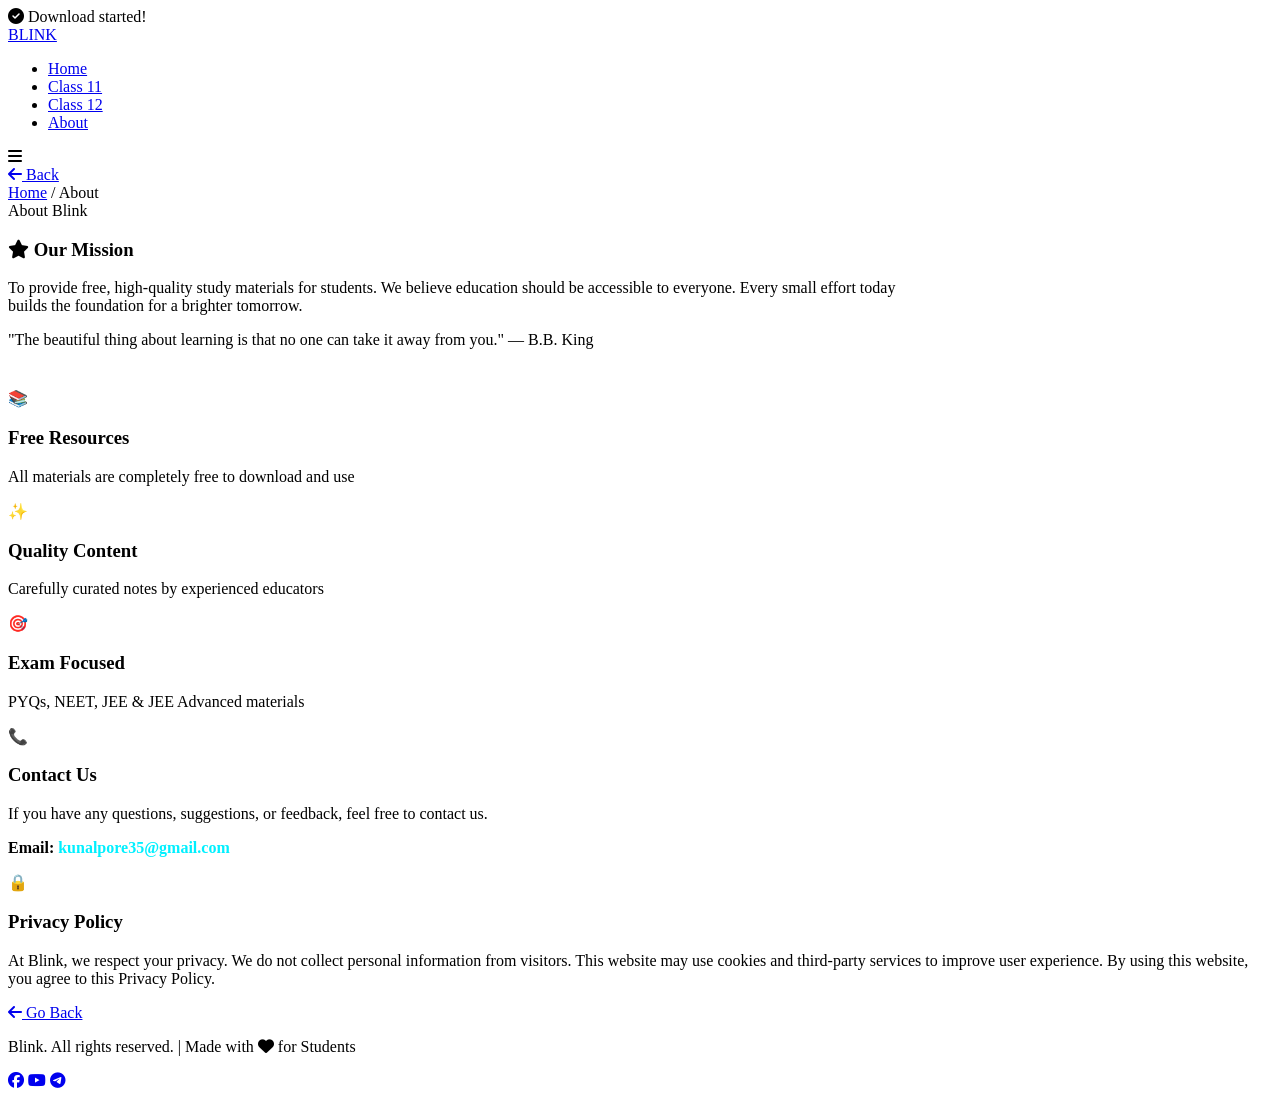
==== about.html @ 6ae42360 "Add files via upload" ====
<!DOCTYPE html>
<html lang="en">
<head>
    <meta charset="UTF-8">
    <meta name="viewport" content="width=device-width, initial-scale=1.0">
    <title>About - Blink</title>
    <link href="https://fonts.googleapis.com/css2?family=Orbitron:wght@400;700;900&family=Rajdhani:wght@300;400;500;600;700&display=swap" rel="stylesheet">
    <link rel="stylesheet" href="https://cdnjs.cloudflare.com/ajax/libs/font-awesome/6.4.0/css/all.min.css">
    <link rel="stylesheet" href="css/style.css">
</head>
<body data-page="about">
    <div class="bg-animation"></div>
    <div class="grid-overlay"></div>
    <div class="floating-particles" id="particles"></div>

    <div class="toast" id="toast">
        <i class="fas fa-check-circle"></i>
        <span id="toast-msg">Download started!</span>
    </div>

    <!-- Navigation -->
    <nav>
        <a href="index.html" class="logo">BLINK</a>
        <ul class="nav-links">
            <li><a href="index.html" data-page="index.html">Home</a></li>
            <li><a href="class11.html" data-page="class11.html">Class 11</a></li>
            <li><a href="class12.html" data-page="class12.html">Class 12</a></li>
            <li><a href="about.html" data-page="about.html">About</a></li>
        </ul>
        <div class="menu-toggle" onclick="toggleMenu()">
            <i class="fas fa-bars"></i>
        </div>
    </nav>

    <!-- Back Bar -->
    <div class="top-back-bar">
        <a class="top-back-btn" href="index.html">
            <i class="fas fa-arrow-left"></i> Back
        </a>
        <div class="breadcrumb-path">
            <a href="index.html">Home</a>
            <span>/</span>
            <span class="current">About</span>
        </div>
    </div>

    <!-- ABOUT -->
    <section class="section page-content">
        <div class="section-title">About Blink</div>

        <div class="discipline-section" style="max-width: 900px;">
            <h3><i class="fas fa-star"></i> Our Mission</h3>
            <p class="quote-text">To provide free, high-quality study materials for  students. We believe education should be accessible to everyone. Every small effort today builds the foundation for a brighter tomorrow.</p>
            <p class="quote-author">"The beautiful thing about learning is that no one can take it away from you." — B.B. King</p>
        </div>

        <div class="class-cards" style="margin-top: 40px;">
            <div class="class-card">
                <div class="class-icon">📚</div>
                <h3>Free Resources</h3>
                <p>All materials are completely free to download and use</p>
            </div>
            <div class="class-card">
                <div class="class-icon">✨</div>
                <h3>Quality Content</h3>
                <p>Carefully curated notes by experienced educators</p>
            </div>
            <div class="class-card">
                <div class="class-icon">🎯</div>
                <h3>Exam Focused</h3>
                <p>PYQs, NEET, JEE &amp; JEE Advanced materials</p>
            </div>
             <div class="class-card">
    <div class="class-icon">📞</div>
    <h3>Contact Us</h3>
    <p>If you have any questions, suggestions, or feedback, feel free to contact us.</p>
    <p style="margin-top: 10px; font-weight: bold;">Email: <a href="mailto:kunalpore35@gmail.com" style="color: #00f0ff; text-decoration: none;">kunalpore35@gmail.com</a></p>
</div>

<!-- Privacy Policy Card -->
<div class="class-card">
    <div class="class-icon">🔒</div>
    <h3>Privacy Policy</h3>
    <p>At Blink, we respect your privacy. We do not collect personal information from visitors. This website may use cookies and third-party services to improve user experience. By using this website, you agree to this Privacy Policy.</p>
</div>

        </div>
    </section>

    <!-- Floating Back Button -->
    <div class="back-switch visible">
        <a class="back-btn-floating" href="index.html">
            <i class="fas fa-arrow-left"></i>
            <span class="back-label">Go Back</span>
        </a>
    </div>

    <footer>
        <p> Blink. All rights reserved. | Made with <i class="fas fa-heart" style="color: var(--neon-pink);"></i> for Students</p>
        <div class="social-links">
            <a href="#"><i class="fab fa-facebook"></i></a>
            <a href="#"><i class="fab fa-youtube"></i></a>
            <a href="#"><i class="fab fa-telegram"></i></a>
        </div>
    </footer>

    <script src="js/main.js"></script>
</body>
</html>
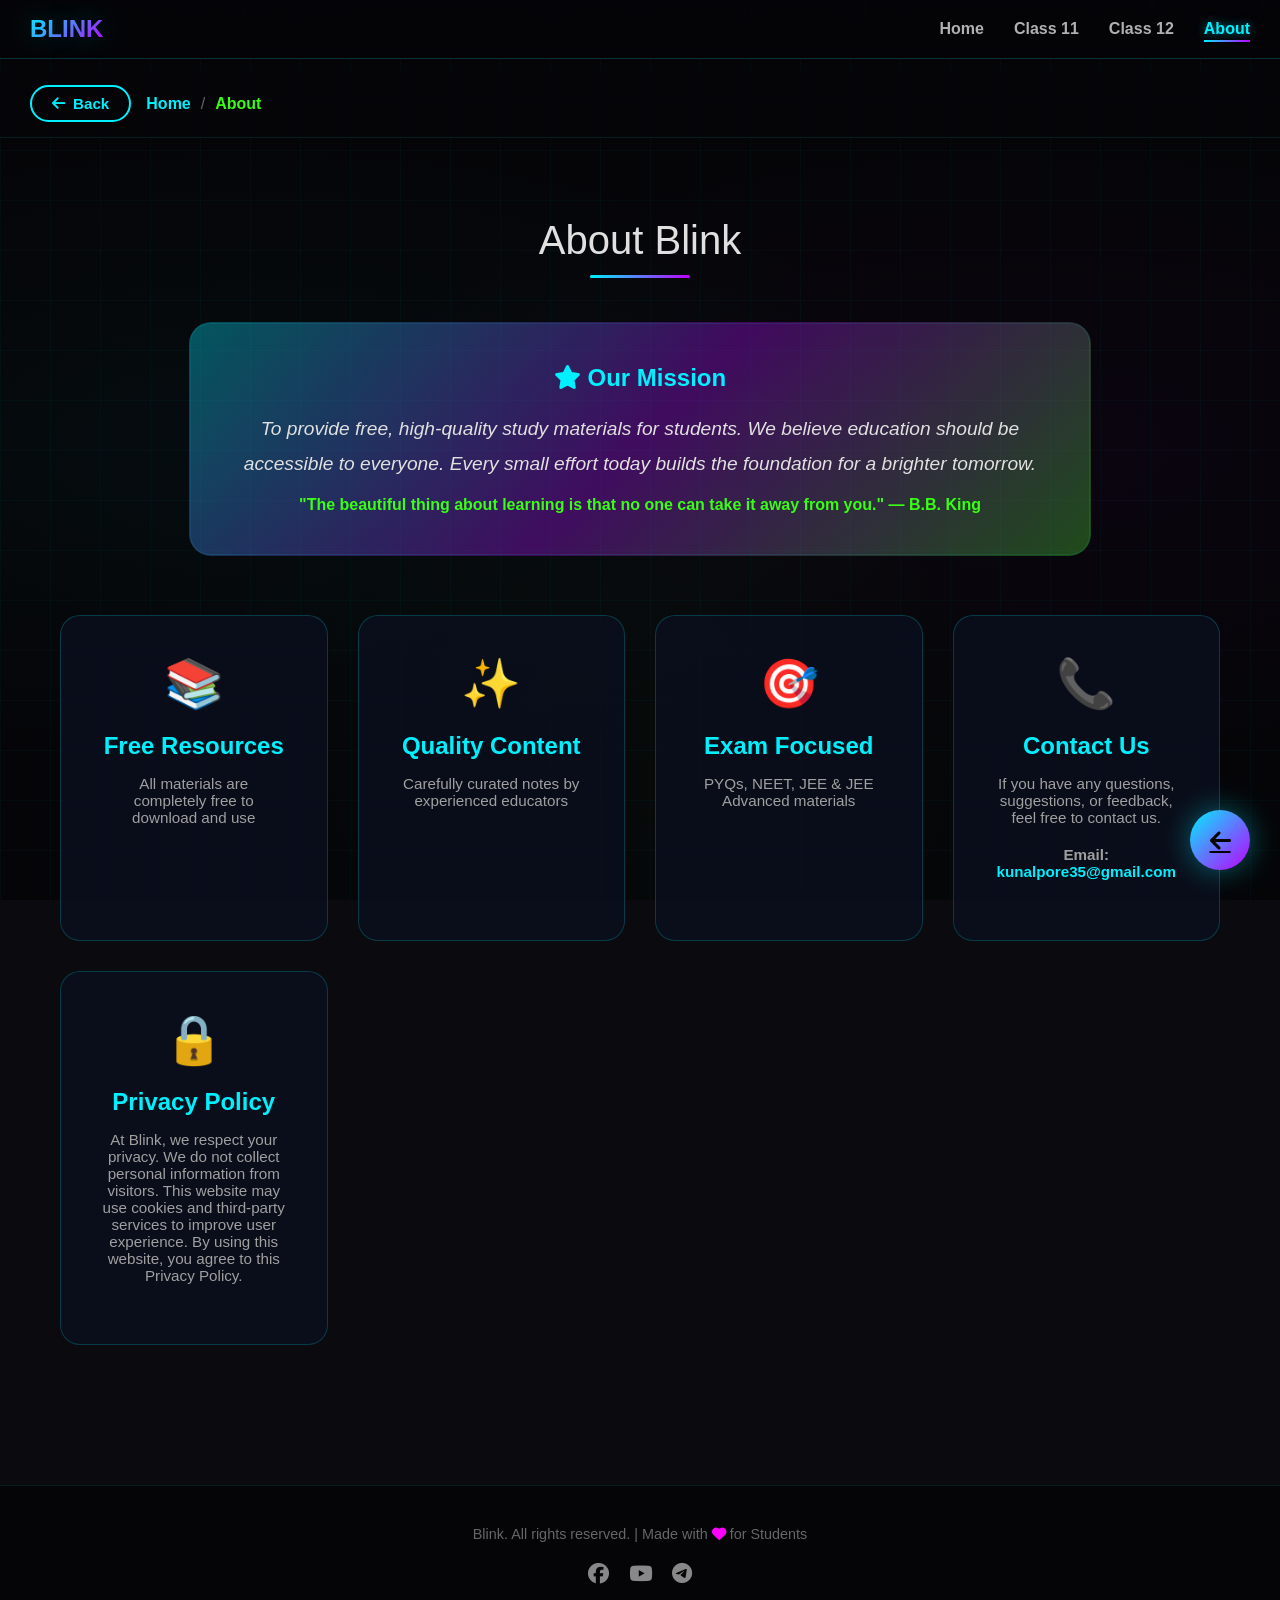
==== commit db14d5e9: "Update about.html" ====
--- a/about.html
+++ b/about.html
@@ -7,6 +7,7 @@
     <link href="https://fonts.googleapis.com/css2?family=Orbitron:wght@400;700;900&family=Rajdhani:wght@300;400;500;600;700&display=swap" rel="stylesheet">
     <link rel="stylesheet" href="https://cdnjs.cloudflare.com/ajax/libs/font-awesome/6.4.0/css/all.min.css">
     <link rel="stylesheet" href="css/style.css">
+    <link rel="icon" href="/favicon.png?v=1">
 </head>
 <body data-page="about">
     <div class="bg-animation"></div>
--- a/css/style.css
+++ b/css/style.css
@@ -0,0 +1,616 @@
+:root {
+    --neon-cyan: #00f0ff;
+    --neon-green: #39ff14;
+    --neon-purple: #bf00ff;
+    --neon-pink: #ff00ff;
+    --neon-orange: #ff6b00;
+    --neon-yellow: #ffd700;
+    --dark-bg: #0a0a0f;
+    --darker: #050508;
+    --card-bg: rgba(10, 15, 30, 0.8);
+    --glass: rgba(255, 255, 255, 0.05);
+}
+
+* { margin: 0; padding: 0; box-sizing: border-box; }
+
+body {
+    font-family: 'Rajdhani', sans-serif;
+    background: var(--dark-bg);
+    color: #e0e0e0;
+    overflow-x: hidden;
+    min-height: 100vh;
+}
+
+.bg-animation {
+    position: fixed; top: 0; left: 0; width: 100%; height: 100%; z-index: -1;
+    background:
+        radial-gradient(ellipse at 20% 50%, rgba(0, 240, 255, 0.03) 0%, transparent 50%),
+        radial-gradient(ellipse at 80% 50%, rgba(191, 0, 255, 0.03) 0%, transparent 50%),
+        radial-gradient(ellipse at 50% 80%, rgba(57, 255, 20, 0.02) 0%, transparent 50%),
+        var(--darker);
+}
+
+.grid-overlay {
+    position: fixed; top: 0; left: 0; width: 100%; height: 100%; z-index: -1;
+    background-image:
+        linear-gradient(rgba(0, 240, 255, 0.03) 1px, transparent 1px),
+        linear-gradient(90deg, rgba(0, 240, 255, 0.03) 1px, transparent 1px);
+    background-size: 50px 50px; pointer-events: none;
+}
+
+.floating-particles {
+    position: fixed; top: 0; left: 0; width: 100%; height: 100%; z-index: -1; pointer-events: none;
+}
+
+.particle {
+    position: absolute; color: rgba(0, 240, 255, 0.15);
+    font-family: 'Orbitron', monospace; font-size: 14px;
+    animation: float-particle linear infinite; user-select: none;
+}
+
+@keyframes float-particle {
+    0% { transform: translateY(100vh) rotate(0deg); opacity: 0; }
+    10% { opacity: 1; } 90% { opacity: 1; }
+    100% { transform: translateY(-100px) rotate(360deg); opacity: 0; }
+}
+
+/* Navigation */
+nav {
+    position: fixed; top: 0; width: 100%; padding: 15px 30px;
+    background: rgba(5, 5, 8, 0.9); backdrop-filter: blur(20px);
+    border-bottom: 1px solid rgba(0, 240, 255, 0.2); z-index: 1000;
+    display: flex; justify-content: space-between; align-items: center;
+}
+
+.logo {
+    font-family: 'Orbitron', sans-serif; font-size: 1.5rem; font-weight: 900;
+    background: linear-gradient(135deg, var(--neon-cyan), var(--neon-purple));
+    -webkit-background-clip: text; -webkit-text-fill-color: transparent;
+    text-shadow: 0 0 30px rgba(0, 240, 255, 0.3);
+    text-decoration: none;
+}
+
+.logo span {
+    color: var(--neon-green); -webkit-text-fill-color: var(--neon-green);
+}
+
+.nav-links { display: flex; gap: 30px; list-style: none; }
+
+.nav-links a {
+    color: #b0b0b0; text-decoration: none; font-weight: 600; font-size: 1rem;
+    transition: all 0.3s; position: relative;
+}
+
+.nav-links a:hover,
+.nav-links a.active {
+    color: var(--neon-cyan); text-shadow: 0 0 10px rgba(0, 240, 255, 0.5);
+}
+
+.nav-links a::after {
+    content: ''; position: absolute; bottom: -5px; left: 0; width: 0; height: 2px;
+    background: linear-gradient(90deg, var(--neon-cyan), var(--neon-purple));
+    transition: width 0.3s;
+}
+
+.nav-links a:hover::after,
+.nav-links a.active::after { width: 100%; }
+
+.menu-toggle { display: none; font-size: 1.5rem; color: var(--neon-cyan); cursor: pointer; }
+
+/* Back Button */
+.back-switch {
+    position: fixed; bottom: 30px; right: 30px; z-index: 999; display: none;
+}
+
+.back-switch.visible { display: block; animation: slideInBack 0.4s ease-out; }
+
+@keyframes slideInBack {
+    from { transform: translateX(100px); opacity: 0; }
+    to { transform: translateX(0); opacity: 1; }
+}
+
+.back-btn-floating {
+    background: linear-gradient(135deg, var(--neon-cyan), var(--neon-purple));
+    color: #000; width: 60px; height: 60px; border-radius: 50%; border: none;
+    cursor: pointer; font-size: 1.5rem; display: flex; align-items: center; justify-content: center;
+    box-shadow: 0 0 30px rgba(0, 240, 255, 0.4); transition: all 0.3s;
+    position: relative; overflow: hidden;
+}
+
+.back-btn-floating:hover { transform: scale(1.1); box-shadow: 0 0 50px rgba(0, 240, 255, 0.6); }
+.back-btn-floating:active { transform: scale(0.95); }
+
+.back-label {
+    position: absolute; right: 70px; top: 50%; transform: translateY(-50%);
+    background: var(--card-bg); border: 1px solid var(--neon-cyan);
+    padding: 8px 15px; border-radius: 10px; font-size: 0.85rem;
+    font-weight: 600; color: var(--neon-cyan); white-space: nowrap;
+    opacity: 0; transition: opacity 0.3s; pointer-events: none;
+}
+
+.back-btn-floating:hover .back-label { opacity: 1; }
+
+.top-back-bar {
+    display: flex; align-items: center; gap: 15px; padding: 15px 30px;
+    background: rgba(5, 5, 8, 0.8); border-bottom: 1px solid rgba(0, 240, 255, 0.1);
+    margin-top: 70px; animation: slideDown 0.4s ease-out;
+}
+
+@keyframes slideDown {
+    from { transform: translateY(-20px); opacity: 0; }
+    to { transform: translateY(0); opacity: 1; }
+}
+
+.top-back-btn {
+    background: transparent; border: 2px solid var(--neon-cyan); color: var(--neon-cyan);
+    padding: 8px 20px; border-radius: 25px; cursor: pointer;
+    font-family: 'Rajdhani', sans-serif; font-weight: 700; font-size: 0.95rem;
+    transition: all 0.3s; display: flex; align-items: center; gap: 8px;
+    text-decoration: none;
+}
+
+.top-back-btn:hover { background: rgba(0, 240, 255, 0.1); box-shadow: 0 0 20px rgba(0, 240, 255, 0.2); }
+
+.breadcrumb-path { display: flex; align-items: center; gap: 10px; flex-wrap: wrap; }
+.breadcrumb-path a { color: var(--neon-cyan); text-decoration: none; font-weight: 600; transition: color 0.3s; }
+.breadcrumb-path a:hover { color: var(--neon-purple); }
+.breadcrumb-path span { color: #666; }
+.breadcrumb-path .current { color: var(--neon-green); font-weight: 700; }
+
+/* Hero */
+.hero {
+    min-height: 100vh; display: flex; flex-direction: column;
+    justify-content: center; align-items: center; text-align: center;
+    padding: 100px 20px 50px; position: relative;
+}
+
+.hero-content { max-width: 900px; animation: fadeInUp 1s ease-out; }
+
+@keyframes fadeInUp {
+    from { opacity: 0; transform: translateY(50px); }
+    to { opacity: 1; transform: translateY(0); }
+}
+
+.hero h1 {
+    font-family: 'Orbitron', sans-serif; font-size: 3.5rem; font-weight: 900;
+    margin-bottom: 20px; line-height: 1.2;
+}
+
+.hero h1 .gradient-text {
+    background: linear-gradient(135deg, var(--neon-cyan), var(--neon-purple), var(--neon-pink));
+    -webkit-background-clip: text; -webkit-text-fill-color: transparent;
+}
+
+.hero p { font-size: 1.3rem; color: #a0a0a0; margin-bottom: 30px; max-width: 600px; margin-left: auto; margin-right: auto; }
+
+.motivation-quote {
+    background: var(--glass); border: 1px solid rgba(0, 240, 255, 0.2);
+    border-radius: 15px; padding: 20px 30px; margin: 30px auto; max-width: 700px;
+    position: relative; overflow: hidden; animation: glowPulse 3s ease-in-out infinite;
+}
+
+@keyframes glowPulse {
+    0%, 100% { box-shadow: 0 0 10px rgba(0, 240, 255, 0.1); }
+    50% { box-shadow: 0 0 30px rgba(0, 240, 255, 0.2); }
+}
+
+.motivation-quote::before {
+    content: '"'; font-family: 'Orbitron', sans-serif; font-size: 4rem;
+    color: rgba(0, 240, 255, 0.2); position: absolute; top: -10px; left: 10px;
+}
+
+.motivation-quote p { font-style: italic; color: var(--neon-cyan); font-size: 1.1rem; margin: 0; transition: opacity 0.3s; }
+.motivation-quote .author { color: var(--neon-green); font-size: 0.9rem; margin-top: 10px; text-align: right; transition: opacity 0.3s; }
+
+.cta-buttons { display: flex; gap: 20px; justify-content: center; flex-wrap: wrap; margin-top: 40px; }
+
+.btn {
+    padding: 15px 40px; border-radius: 50px; font-family: 'Orbitron', sans-serif;
+    font-weight: 700; font-size: 1rem; text-decoration: none; transition: all 0.3s;
+    cursor: pointer; border: none; position: relative; overflow: hidden;
+    display: inline-flex; align-items: center; gap: 10px;
+}
+
+.btn-primary {
+    background: linear-gradient(135deg, var(--neon-cyan), var(--neon-purple));
+    color: #000; box-shadow: 0 0 30px rgba(0, 240, 255, 0.3);
+}
+
+.btn-primary:hover { transform: translateY(-3px); box-shadow: 0 0 50px rgba(0, 240, 255, 0.5); }
+
+.btn-secondary {
+    background: transparent; color: var(--neon-cyan); border: 2px solid var(--neon-cyan);
+    box-shadow: 0 0 20px rgba(0, 240, 255, 0.1);
+}
+
+.btn-secondary:hover { background: rgba(0, 240, 255, 0.1); box-shadow: 0 0 30px rgba(0, 240, 255, 0.3); }
+
+.equation-float {
+    position: absolute; font-family: 'Orbitron', monospace; font-size: 1.2rem;
+    color: rgba(0, 240, 255, 0.1); animation: float-equation 8s ease-in-out infinite; pointer-events: none;
+}
+
+@keyframes float-equation {
+    0%, 100% { transform: translateY(0) rotate(0deg); }
+    50% { transform: translateY(-30px) rotate(5deg); }
+}
+
+/* Sections / Page Content */
+.section { padding: 80px 20px; max-width: 1200px; margin: 0 auto; }
+.page-content { animation: fadeIn 0.6s ease-out; }
+
+@keyframes fadeIn {
+    from { opacity: 0; transform: translateY(20px); }
+    to { opacity: 1; transform: translateY(0); }
+}
+
+.section-title {
+    font-family: 'Orbitron', sans-serif; font-size: 2.5rem; text-align: center;
+    margin-bottom: 50px; position: relative;
+}
+
+.section-title::after {
+    content: ''; position: absolute; bottom: -15px; left: 50%; transform: translateX(-50%);
+    width: 100px; height: 3px; background: linear-gradient(90deg, var(--neon-cyan), var(--neon-purple));
+    border-radius: 3px;
+}
+
+.class-cards {
+    display: grid; grid-template-columns: repeat(auto-fit, minmax(250px, 1fr));
+    gap: 30px; margin-bottom: 60px;
+}
+
+.class-card {
+    background: var(--card-bg); border: 1px solid rgba(0, 240, 255, 0.2);
+    border-radius: 20px; padding: 40px; text-align: center;
+    transition: all 0.4s; position: relative; overflow: hidden; cursor: pointer;
+    text-decoration: none; color: inherit; display: block;
+}
+
+.class-card::before {
+    content: ''; position: absolute; top: 0; left: -100%; width: 100%; height: 100%;
+    background: linear-gradient(90deg, transparent, rgba(0, 240, 255, 0.1), transparent);
+    transition: left 0.5s;
+}
+
+.class-card:hover::before { left: 100%; }
+
+.class-card:hover {
+    transform: translateY(-10px); border-color: var(--neon-cyan);
+    box-shadow: 0 20px 40px rgba(0, 240, 255, 0.1);
+}
+
+.class-icon { font-size: 3rem; margin-bottom: 20px; }
+
+.class-card h3 {
+    font-family: 'Orbitron', sans-serif; font-size: 1.5rem;
+    margin-bottom: 15px; color: var(--neon-cyan);
+}
+
+.class-card p { color: #a0a0a0; margin-bottom: 20px; font-size: 0.95rem; }
+
+.class-card .subjects {
+    display: flex; gap: 8px; justify-content: center; flex-wrap: wrap;
+}
+
+.subject-tag {
+    background: rgba(0, 240, 255, 0.1); border: 1px solid rgba(0, 240, 255, 0.3);
+    padding: 4px 12px; border-radius: 20px; font-size: 0.8rem; color: var(--neon-cyan);
+}
+
+/* Category Grid */
+.category-grid {
+    display: grid; grid-template-columns: repeat(auto-fit, minmax(180px, 1fr));
+    gap: 20px;
+}
+
+.category-card {
+    background: var(--card-bg); border: 1px solid rgba(57, 255, 20, 0.2);
+    border-radius: 15px; padding: 25px; text-align: center;
+    transition: all 0.3s; cursor: pointer;
+    text-decoration: none; color: inherit; display: block;
+}
+
+.category-card:hover {
+    border-color: var(--neon-green); box-shadow: 0 10px 30px rgba(57, 255, 20, 0.15);
+    transform: translateY(-5px);
+}
+
+.category-card i { font-size: 2rem; color: var(--neon-green); margin-bottom: 10px; }
+.category-card h4 { font-family: 'Orbitron', sans-serif; font-size: 1.1rem; margin-bottom: 8px; }
+.category-card p { font-size: 0.85rem; color: #888; }
+
+/* Exam Cards (NEET/JEE) */
+.exam-grid {
+    display: grid; grid-template-columns: repeat(auto-fit, minmax(200px, 1fr));
+    gap: 20px; margin-top: 30px;
+}
+
+.exam-card {
+    background: var(--card-bg); border: 1px solid rgba(255, 107, 0, 0.3);
+    border-radius: 15px; padding: 25px; text-align: center;
+    transition: all 0.3s; cursor: pointer;
+    text-decoration: none; color: inherit; display: block;
+}
+
+.exam-card:hover {
+    border-color: var(--neon-orange); box-shadow: 0 10px 30px rgba(255, 107, 0, 0.2);
+    transform: translateY(-5px);
+}
+
+.exam-card i { font-size: 2rem; color: var(--neon-orange); margin-bottom: 10px; }
+.exam-card h4 { font-family: 'Orbitron', sans-serif; font-size: 1.1rem; margin-bottom: 8px; color: var(--neon-orange); }
+.exam-card p { font-size: 0.85rem; color: #888; }
+
+/* File List */
+.file-item {
+    background: var(--card-bg); border: 1px solid rgba(255, 255, 255, 0.1);
+    border-radius: 12px; padding: 20px 25px; margin-bottom: 15px;
+    display: flex; justify-content: space-between; align-items: center;
+    transition: all 0.3s;
+}
+
+.file-item:hover { border-color: var(--neon-cyan); transform: translateX(5px); }
+
+.file-info { display: flex; align-items: center; gap: 15px; }
+.file-icon { font-size: 1.5rem; color: var(--neon-cyan); }
+
+.file-details h4 { font-size: 1.1rem; margin-bottom: 5px; }
+.file-details span { font-size: 0.85rem; color: #888; }
+
+.download-btn {
+    background: linear-gradient(135deg, var(--neon-green), #00cc00);
+    color: #000; padding: 10px 25px; border-radius: 25px;
+    text-decoration: none; font-weight: 700; font-family: 'Orbitron', sans-serif;
+    font-size: 0.85rem; transition: all 0.3s; border: none; cursor: pointer;
+}
+
+.download-btn:hover { transform: scale(1.05); box-shadow: 0 0 20px rgba(57, 255, 20, 0.4); }
+
+/* Ad Placeholder */
+.ad-placeholder {
+    background: var(--glass); border: 2px dashed rgba(255, 255, 255, 0.1);
+    border-radius: 15px; padding: 40px; text-align: center;
+    margin: 40px auto; max-width: 728px;
+}
+
+.ad-placeholder p { color: #666; font-size: 0.9rem; }
+.ad-placeholder i { font-size: 2rem; color: rgba(255, 255, 255, 0.1); margin-bottom: 10px; }
+
+/* Footer */
+footer {
+    background: var(--darker); border-top: 1px solid rgba(0, 240, 255, 0.1);
+    padding: 40px 20px; text-align: center;
+}
+
+footer p { color: #666; font-size: 0.9rem; }
+
+footer .social-links { display: flex; gap: 20px; justify-content: center; margin-top: 20px; }
+footer .social-links a { color: #888; font-size: 1.3rem; transition: color 0.3s; }
+footer .social-links a:hover { color: var(--neon-cyan); }
+
+/* Discipline Section */
+.discipline-section {
+    background: linear-gradient(135deg, rgba(0, 240, 255, 0.05), rgba(191, 0, 255, 0.05));
+    border: 1px solid rgba(0, 240, 255, 0.1); border-radius: 20px;
+    padding: 40px; margin: 60px auto; max-width: 800px;
+    text-align: center; position: relative;
+}
+
+.discipline-section::before {
+    content: ''; position: absolute; top: -2px; left: -2px; right: -2px; bottom: -2px;
+    background: linear-gradient(135deg, var(--neon-cyan), var(--neon-purple), var(--neon-green));
+    border-radius: 22px; z-index: -1; opacity: 0.3;
+}
+
+.discipline-section h3 {
+    font-family: 'Orbitron', sans-serif; font-size: 1.5rem;
+    color: var(--neon-cyan); margin-bottom: 20px;
+}
+
+.discipline-section .quote-text {
+    font-size: 1.2rem; font-style: italic; color: #e0e0e0; line-height: 1.8;
+}
+
+.discipline-section .quote-author { color: var(--neon-green); margin-top: 15px; font-weight: 600; }
+
+/* Responsive */
+@media (max-width: 768px) {
+    .hero h1 { font-size: 2rem; }
+    .nav-links { display: none; }
+    .menu-toggle { display: block; }
+    .cta-buttons { flex-direction: column; align-items: center; }
+    .btn { width: 100%; max-width: 300px; justify-content: center; }
+    .section-title { font-size: 1.8rem; }
+    .back-btn-floating { width: 50px; height: 50px; font-size: 1.2rem; }
+    .back-label { display: none; }
+    .top-back-bar { padding: 10px 15px; flex-wrap: wrap; }
+    .class-cards { grid-template-columns: 1fr; }
+    .category-grid { grid-template-columns: repeat(2, 1fr); }
+    .exam-grid { grid-template-columns: 1fr; }
+}
+
+/* Scrollbar */
+::-webkit-scrollbar { width: 8px; }
+::-webkit-scrollbar-track { background: var(--darker); }
+::-webkit-scrollbar-thumb { background: linear-gradient(var(--neon-cyan), var(--neon-purple)); border-radius: 4px; }
+
+/* Toast */
+.toast {
+    position: fixed; top: 100px; right: 30px;
+    background: var(--card-bg); border: 1px solid var(--neon-green);
+    border-radius: 12px; padding: 15px 25px; z-index: 1001;
+    transform: translateX(400px); transition: transform 0.4s ease-out;
+    display: flex; align-items: center; gap: 10px;
+}
+
+.toast.show { transform: translateX(0); }
+.toast i { color: var(--neon-green); font-size: 1.2rem; }
+.toast span { font-weight: 600; color: var(--neon-green); }
+
+
+/* PDF Viewer Modal */
+.pdf-modal {
+    position: fixed; top: 0; left: 0; width: 100%; height: 100%;
+    background: rgba(0, 0, 0, 0.95); z-index: 2000;
+    display: none; justify-content: center; align-items: center;
+    flex-direction: column; padding: 20px;
+}
+
+.pdf-modal.active { display: flex; }
+
+.pdf-modal-header {
+    display: flex; justify-content: space-between; align-items: center;
+    width: 100%; max-width: 1000px; margin-bottom: 10px;
+}
+
+.pdf-modal-title {
+    font-family: 'Orbitron', sans-serif; color: var(--neon-cyan);
+    font-size: 1.2rem;
+}
+
+.pdf-modal-close {
+    background: transparent; border: 2px solid var(--neon-pink);
+    color: var(--neon-pink); padding: 8px 20px; border-radius: 25px;
+    font-family: 'Rajdhani', sans-serif; font-weight: 700; font-size: 1rem;
+    cursor: pointer; transition: all 0.3s;
+}
+
+.pdf-modal-close:hover {
+    background: rgba(255, 0, 255, 0.1); box-shadow: 0 0 20px rgba(255, 0, 255, 0.3);
+}
+
+.pdf-viewer-frame {
+    width: 100%; max-width: 1000px; height: 85vh;
+    border: 2px solid rgba(0, 240, 255, 0.3); border-radius: 15px;
+    background: var(--darker);
+}
+
+
+/* ===== FILE ACTIONS (View + Download buttons side by side) ===== */
+.file-actions {
+    display: flex;
+    gap: 12px;
+    align-items: center;
+    flex-shrink: 0;
+}
+
+.view-btn, .download-btn {
+    padding: 12px 24px;
+    border-radius: 50px;
+    font-family: 'Orbitron', sans-serif;
+    font-weight: 700;
+    font-size: 0.85rem;
+    border: none;
+    cursor: pointer;
+    transition: all 0.3s ease;
+    display: inline-flex;
+    align-items: center;
+    gap: 8px;
+    white-space: nowrap;
+}
+
+.view-btn {
+    background: linear-gradient(135deg, var(--neon-cyan), var(--neon-purple));
+    color: #000;
+    box-shadow: 0 0 20px rgba(0, 240, 255, 0.2);
+}
+
+.view-btn:hover {
+    transform: translateY(-2px) scale(1.05);
+    box-shadow: 0 0 30px rgba(0, 240, 255, 0.4);
+}
+
+.download-btn {
+    background: linear-gradient(135deg, var(--neon-green), #00cc00);
+    color: #000;
+    box-shadow: 0 0 20px rgba(57, 255, 20, 0.2);
+}
+
+.download-btn:hover {
+    transform: translateY(-2px) scale(1.05);
+    box-shadow: 0 0 30px rgba(57, 255, 20, 0.4);
+}
+
+/* Mobile responsive for buttons */
+@media (max-width: 768px) {
+    .file-actions {
+        gap: 8px;
+    }
+    .view-btn, .download-btn {
+        padding: 10px 16px;
+        font-size: 0.75rem;
+    }
+}
+
+/* ===== PDF VIEWER MODAL (Professional) ===== */
+.pdf-modal {
+    position: fixed;
+    top: 0;
+    left: 0;
+    width: 100%;
+    height: 100%;
+    background: rgba(5, 5, 8, 0.98);
+    z-index: 2000;
+    display: none;
+    flex-direction: column;
+    animation: modalFadeIn 0.3s ease-out;
+}
+
+.pdf-modal.active {
+    display: flex;
+}
+
+@keyframes modalFadeIn {
+    from { opacity: 0; }
+    to { opacity: 1; }
+}
+
+.pdf-modal-header {
+    display: flex;
+    justify-content: space-between;
+    align-items: center;
+    padding: 15px 25px;
+    background: rgba(10, 15, 30, 0.9);
+    border-bottom: 1px solid rgba(0, 240, 255, 0.2);
+    backdrop-filter: blur(20px);
+}
+
+.pdf-modal-title {
+    font-family: 'Orbitron', sans-serif;
+    color: var(--neon-cyan);
+    font-size: 1.1rem;
+    font-weight: 700;
+}
+
+.pdf-modal-close {
+    background: transparent;
+    border: 2px solid var(--neon-pink);
+    color: var(--neon-pink);
+    padding: 8px 20px;
+    border-radius: 25px;
+    font-family: 'Rajdhani', sans-serif;
+    font-weight: 700;
+    font-size: 0.9rem;
+    cursor: pointer;
+    transition: all 0.3s;
+    display: flex;
+    align-items: center;
+    gap: 6px;
+}
+
+.pdf-modal-close:hover {
+    background: rgba(255, 0, 255, 0.1);
+    box-shadow: 0 0 20px rgba(255, 0, 255, 0.3);
+    transf
+    .sr-only {
+    position: absolute;
+    width: 1px;
+    height: 1px;
+    padding: 0;
+    margin: -1px;
+    overflow: hidden;
+    clip: rect(0, 0, 0, 0);
+    white-space: nowrap;
+    border: 0;
+    }
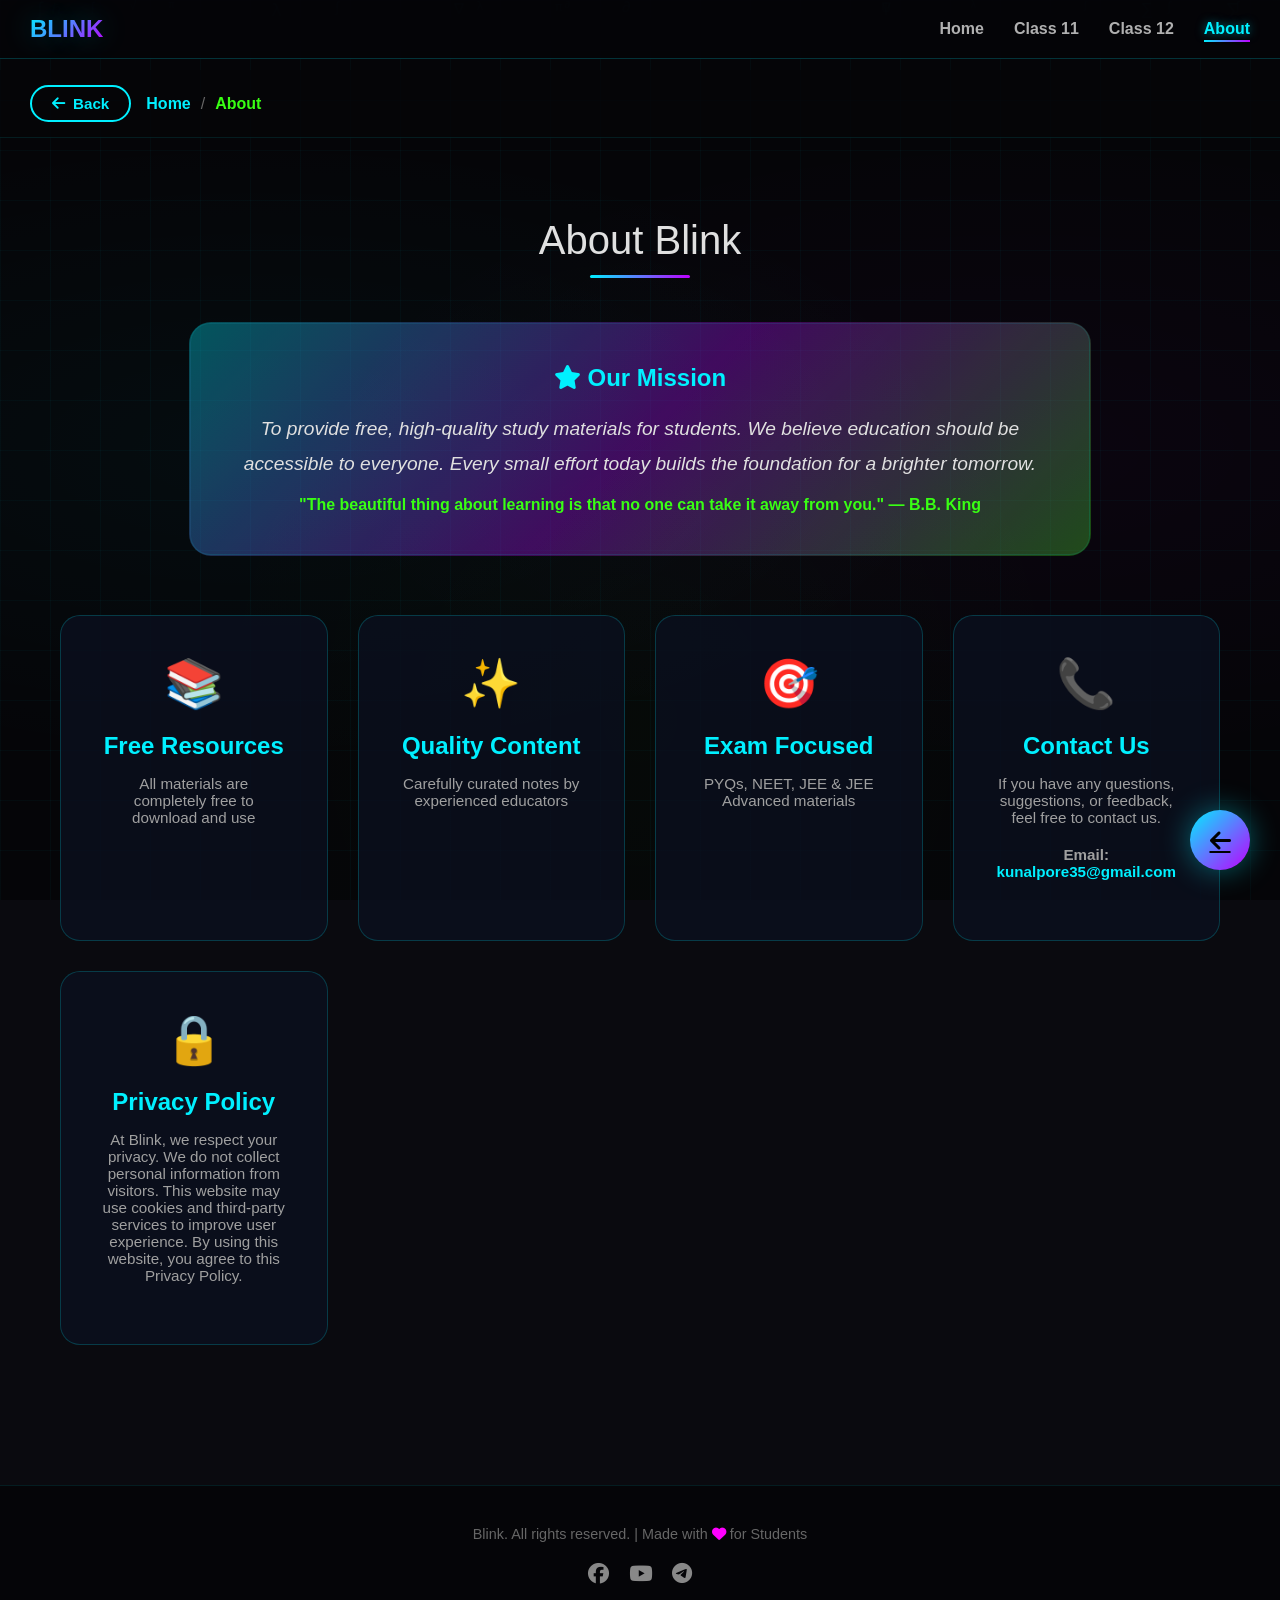
==== commit 9cbc40f9: "Update about.html" ====
--- a/about.html
+++ b/about.html
@@ -8,6 +8,17 @@
     <link rel="stylesheet" href="https://cdnjs.cloudflare.com/ajax/libs/font-awesome/6.4.0/css/all.min.css">
     <link rel="stylesheet" href="css/style.css">
     <link rel="icon" href="/favicon.png?v=1">
+    <!-- Google tag (gtag.js) -->
+<script async src="https://www.googletagmanager.com/gtag/js?id=G-JB8PLTHDY5"></script>
+
+<script>
+  window.dataLayer = window.dataLayer || [];
+  function gtag(){dataLayer.push(arguments);}
+
+  gtag('js', new Date());
+
+  gtag('config', 'G-JB8PLTHDY5');
+</script>
 </head>
 <body data-page="about">
     <div class="bg-animation"></div>
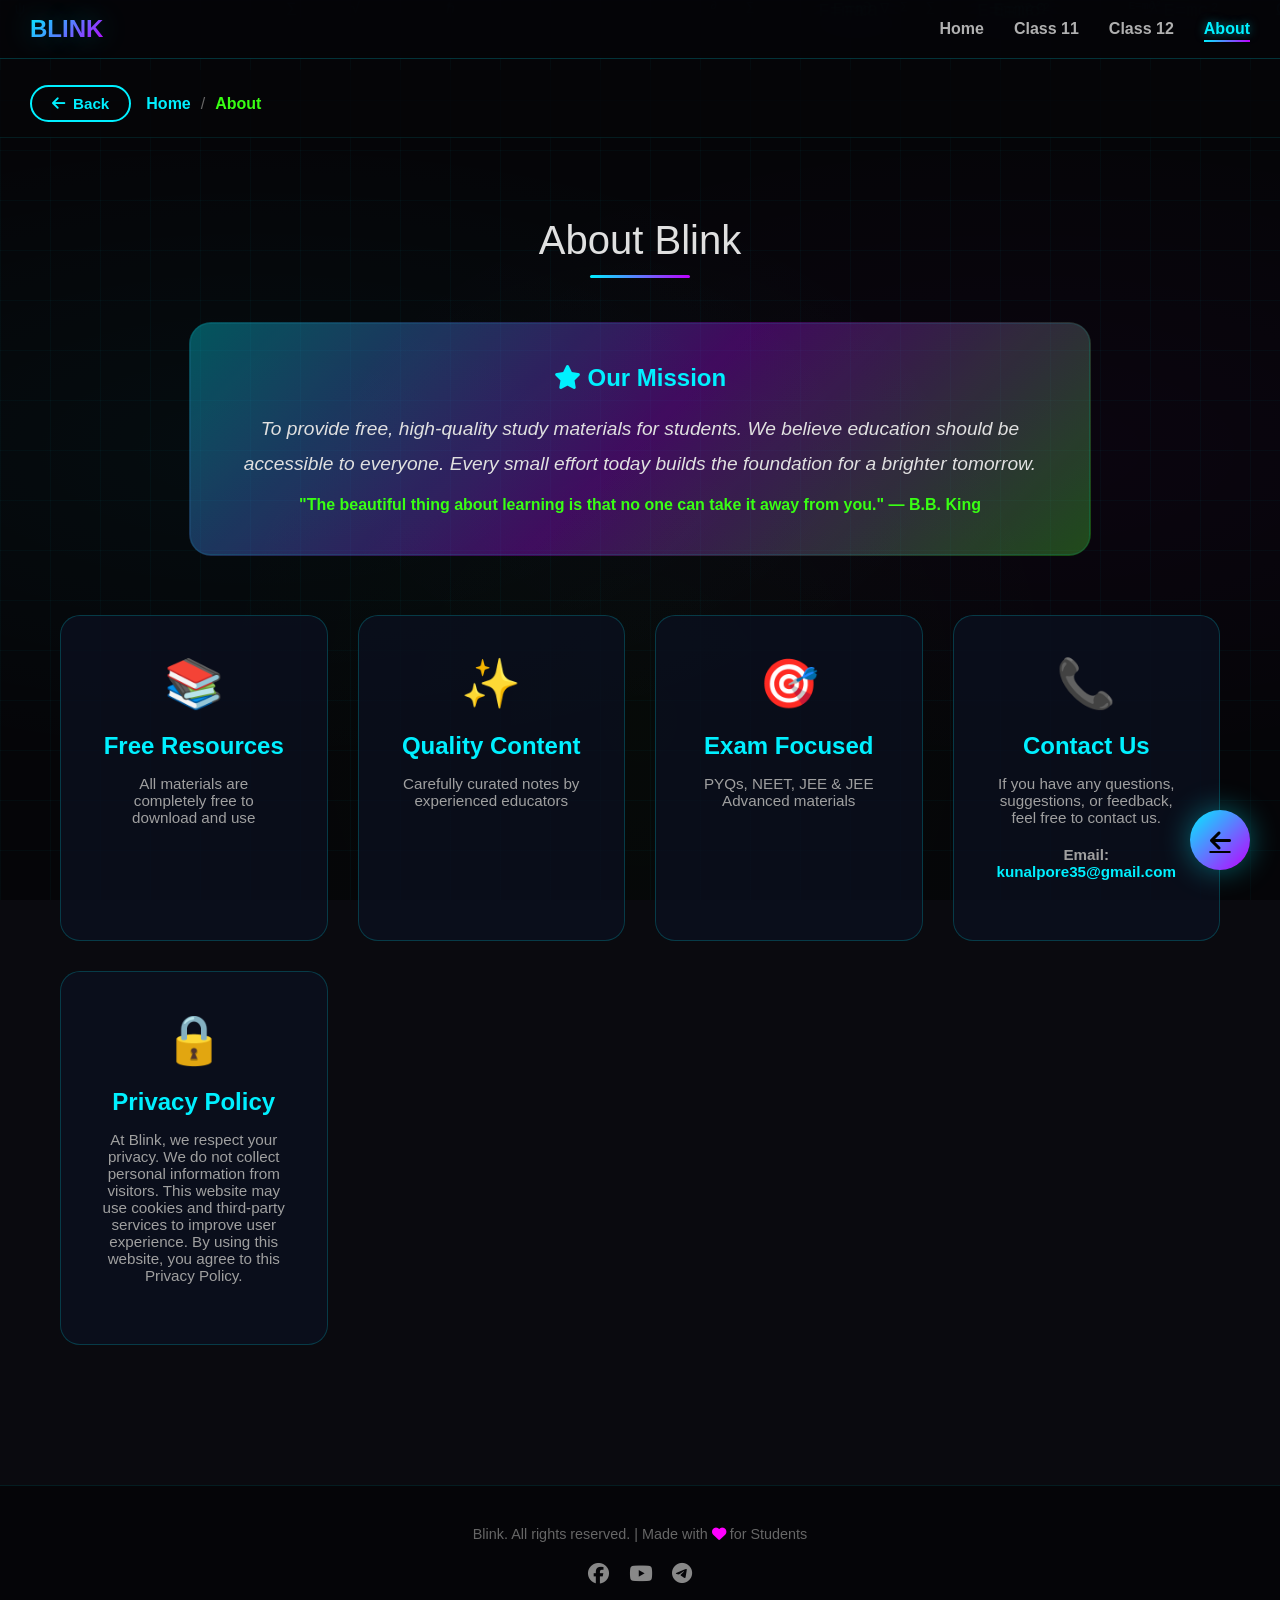
==== commit adbf9fd4: "Update about.html" ====
--- a/about.html
+++ b/about.html
@@ -9,15 +9,13 @@
     <link rel="stylesheet" href="css/style.css">
     <link rel="icon" href="/favicon.png?v=1">
     <!-- Google tag (gtag.js) -->
-<script async src="https://www.googletagmanager.com/gtag/js?id=G-JB8PLTHDY5"></script>
-
+<script async src="https://www.googletagmanager.com/gtag/js?id=G-RZ2ZVM58DR"></script>
 <script>
   window.dataLayer = window.dataLayer || [];
   function gtag(){dataLayer.push(arguments);}
-
   gtag('js', new Date());
 
-  gtag('config', 'G-JB8PLTHDY5');
+  gtag('config', 'G-RZ2ZVM58DR');
 </script>
 </head>
 <body data-page="about">
